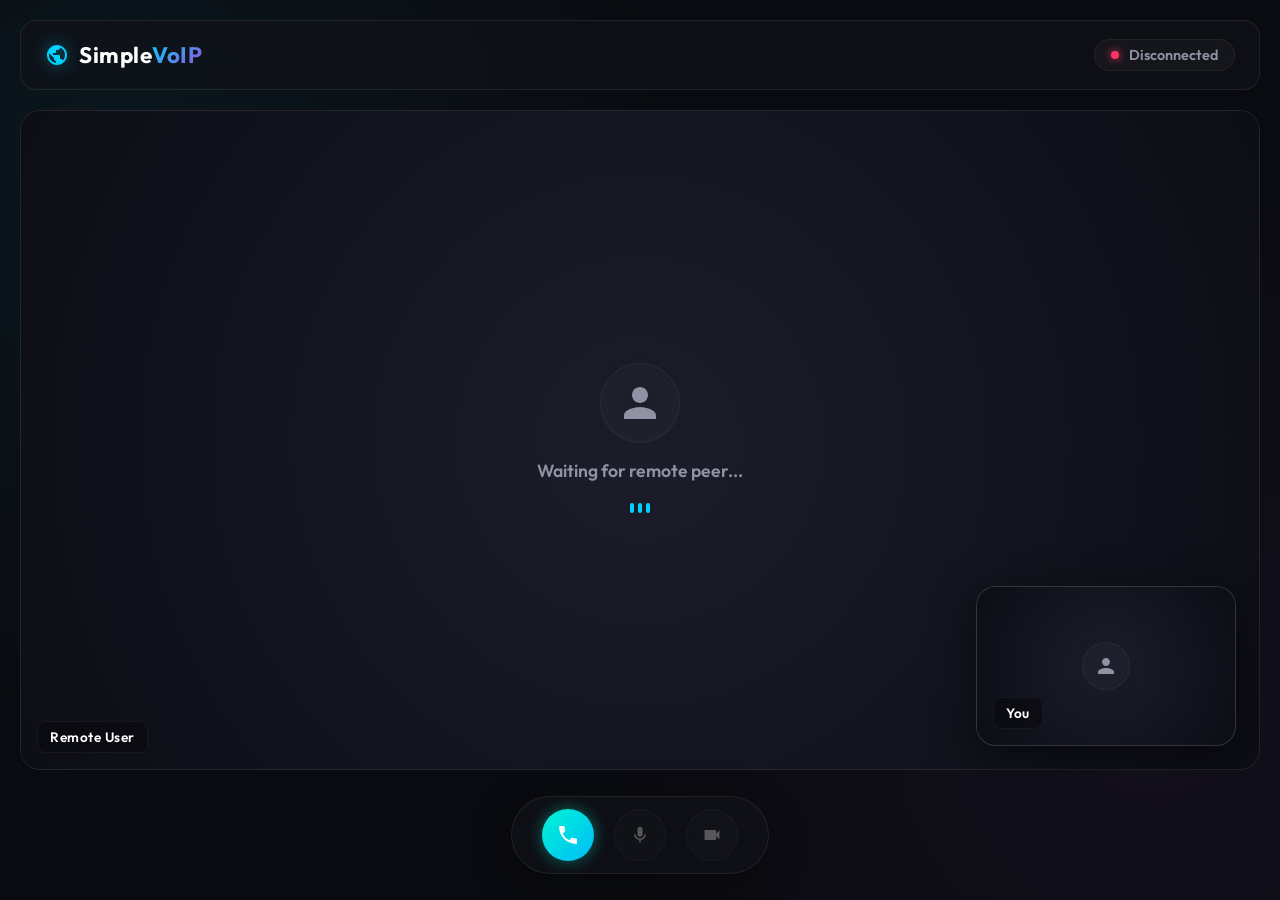
==== client/index.html @ f2c90847 "Initial commit: SimpleVoIP C++ server & WebRTC client" ====
<!DOCTYPE html>
<html lang="en">
<head>
    <meta charset="UTF-8">
    <meta name="viewport" content="width=device-width, initial-scale=1.0">
    <title>SimpleVoIP - WebRTC Video Room</title>
    <link rel="stylesheet" href="style.css">
    <link rel="preconnect" href="https://fonts.googleapis.com">
    <link rel="preconnect" href="https://fonts.gstatic.com" crossorigin>
    <link href="https://fonts.googleapis.com/css2?family=Outfit:wght@300;400;600;700&display=swap" rel="stylesheet">
</head>
<body>
    <div class="app-container">
        <!-- Header -->
        <header class="app-header">
            <div class="logo">
                <svg class="logo-icon" viewBox="0 0 24 24" width="24" height="24">
                    <path fill="currentColor" d="M12 2C6.48 2 2 6.48 2 12s4.48 10 10 10 10-4.48 10-10S17.52 2 12 2zm-1 17.93c-3.95-.49-7-3.85-7-7.93 0-.62.08-1.21.21-1.79L9 15v1c0 1.1.9 2 2 2v1.93zm6.9-2.53c-.26-.81-1-1.4-1.9-1.4h-1v-3c0-.55-.45-1-1-1h-6v-2h2c.55 0 1-.45 1-1V7h2c1.1 0 2-.9 2-2v-.41c2.93 1.19 5 4.06 5 7.41 0 2.08-.8 3.97-2.1 5.39z"/>
                </svg>
                <span class="logo-text">Simple<span class="highlight">VoIP</span></span>
            </div>
            
            <div class="status-panel">
                <span class="status-dot disconnected" id="statusDot"></span>
                <span class="status-text" id="statusText">Disconnected</span>
            </div>
        </header>

        <!-- Main Video Workspace -->
        <main class="call-workspace">
            <div class="video-container">
                <!-- Remote Video (Main Frame) -->
                <div class="video-wrapper remote-wrapper" id="remoteVideoWrapper">
                    <video id="remoteVideo" autoplay playsinline></video>
                    <div class="video-placeholder" id="remotePlaceholder">
                        <div class="placeholder-icon">
                            <svg viewBox="0 0 24 24" width="48" height="48">
                                <path fill="currentColor" d="M12 12c2.21 0 4-1.79 4-4s-1.79-4-4-4-4 1.79-4 4 1.79 4 4 4zm0 2c-2.67 0-8 1.34-8 4v2h16v-2c0-2.66-5.33-4-8-4z"/>
                            </svg>
                        </div>
                        <p class="placeholder-text">Waiting for remote peer...</p>
                        <div class="loading-wave">
                            <span></span><span></span><span></span>
                        </div>
                    </div>
                    <span class="video-label">Remote User</span>
                </div>

                <!-- Local Video (PiP Window) -->
                <div class="video-wrapper local-wrapper" id="localVideoWrapper">
                    <video id="localVideo" autoplay playsinline muted></video>
                    <div class="video-placeholder" id="localPlaceholder">
                        <div class="placeholder-icon">
                            <svg viewBox="0 0 24 24" width="24" height="24">
                                <path fill="currentColor" d="M12 12c2.21 0 4-1.79 4-4s-1.79-4-4-4-4 1.79-4 4 1.79 4 4 4zm0 2c-2.67 0-8 1.34-8 4v2h16v-2c0-2.66-5.33-4-8-4z"/>
                            </svg>
                        </div>
                    </div>
                    <span class="video-label">You</span>
                </div>
            </div>
        </main>

        <!-- Controls Dashboard -->
        <footer class="call-controls">
            <div class="controls-panel">
                <!-- Join/Disconnect Call Button -->
                <button class="control-btn call-action-btn connect-btn" id="joinBtn" title="Connect to call">
                    <svg viewBox="0 0 24 24" width="24" height="24" class="btn-icon">
                        <path fill="currentColor" d="M20.01 15.38c-1.23 0-2.42-.2-3.53-.57a1.003 1.003 0 0 0-1.01.24l-2.2 2.2a15.045 15.045 0 0 1-6.59-6.59l2.2-2.2c.28-.28.36-.67.25-1.02C8.79 6.35 8.59 5.16 8.59 3.92c0-.55-.45-1-1-1H4.11c-.55 0-1 .45-1 1C3.11 13.04 10.96 20.89 20.01 20.89c.55 0 1-.45 1-1v-3.51c0-.55-.45-1-1-1z"/>
                    </svg>
                </button>

                <!-- Toggle Audio Button (Disabled initially) -->
                <button class="control-btn media-toggle-btn secondary-btn" id="muteAudio" title="Toggle Microphone" disabled>
                    <svg viewBox="0 0 24 24" width="20" height="20" class="btn-icon">
                        <path fill="currentColor" id="micPath" d="M12 14c1.66 0 3-1.34 3-3V5c0-1.66-1.34-3-3-3S9 3.34 9 5v6c0 1.66 1.34 3 3 3zm5.3-3c0 3-2.54 5.1-5.3 5.1S6.7 14 6.7 11H5c0 3.41 2.72 6.23 6 6.72V21h2v-3.28c3.28-.48 6-3.3 6-6.72h-1.7z"/>
                    </svg>
                </button>

                <!-- Toggle Video Button (Disabled initially) -->
                <button class="control-btn media-toggle-btn secondary-btn" id="muteVideo" title="Toggle Camera" disabled>
                    <svg viewBox="0 0 24 24" width="20" height="20" class="btn-icon">
                        <path fill="currentColor" id="cameraPath" d="M17 10.5V7c0-.55-.45-1-1-1H4c-.55 0-1 .45-1 1v10c0 .55.45 1 1 1h12c.55 0 1-.45 1-1v-3.5l4 4v-11l-4 4z"/>
                    </svg>
                </button>
            </div>
        </footer>
    </div>
    
    <script src="client.js"></script>
</body>
</html>
---- client/style.css ----
/* Core Variables */
:root {
    --bg-primary: #0a0b10;
    --bg-secondary: #12131a;
    --accent-blue: #00d2ff;
    --accent-purple: #9d4edd;
    --accent-green: #00f5d4;
    --accent-red: #ff3366;
    --text-primary: #ffffff;
    --text-secondary: #8e92a2;
    --glass-bg: rgba(18, 19, 26, 0.65);
    --glass-border: rgba(255, 255, 255, 0.08);
    --shadow-glow: 0 8px 32px 0 rgba(0, 210, 255, 0.15);
}

/* Global Reset */
* {
    box-sizing: border-box;
    margin: 0;
    padding: 0;
    font-family: 'Outfit', sans-serif;
    -webkit-font-smoothing: antialiased;
}

body {
    background-color: var(--bg-primary);
    background-image: 
        radial-gradient(circle at 10% 20%, rgba(0, 210, 255, 0.06) 0%, transparent 40%),
        radial-gradient(circle at 90% 80%, rgba(157, 78, 221, 0.06) 0%, transparent 40%);
    color: var(--text-primary);
    height: 100vh;
    overflow: hidden;
    display: flex;
    justify-content: center;
    align-items: center;
}

/* Container Structure */
.app-container {
    width: 100vw;
    height: 100vh;
    display: flex;
    flex-direction: column;
    position: relative;
    padding: 20px;
}

/* Header Styling */
.app-header {
    height: 70px;
    display: flex;
    justify-content: space-between;
    align-items: center;
    background: var(--glass-bg);
    backdrop-filter: blur(12px);
    -webkit-backdrop-filter: blur(12px);
    border: 1px solid var(--glass-border);
    border-radius: 16px;
    padding: 0 24px;
    margin-bottom: 20px;
    z-index: 10;
}

.logo {
    display: flex;
    align-items: center;
    gap: 10px;
    color: var(--text-primary);
}

.logo-icon {
    color: var(--accent-blue);
    filter: drop-shadow(0 0 8px rgba(0, 210, 255, 0.5));
    animation: rotateLogo 8s linear infinite;
}

.logo-text {
    font-size: 1.4rem;
    font-weight: 700;
    letter-spacing: 0.5px;
}

.logo-text .highlight {
    background: linear-gradient(135deg, var(--accent-blue) 0%, var(--accent-purple) 100%);
    -webkit-background-clip: text;
    -webkit-text-fill-color: transparent;
}

/* Status Panel */
.status-panel {
    display: flex;
    align-items: center;
    gap: 10px;
    background: rgba(255, 255, 255, 0.03);
    padding: 6px 16px;
    border-radius: 20px;
    border: 1px solid rgba(255, 255, 255, 0.05);
}

.status-dot {
    width: 8px;
    height: 8px;
    border-radius: 50%;
    transition: all 0.3s ease;
}

.status-dot.disconnected {
    background-color: var(--accent-red);
    box-shadow: 0 0 8px var(--accent-red);
}

.status-dot.connecting {
    background-color: #ffd166;
    box-shadow: 0 0 8px #ffd166;
    animation: pulseGlow 1.5s infinite;
}

.status-dot.success {
    background-color: var(--accent-green);
    box-shadow: 0 0 8px var(--accent-green);
}

.status-text {
    font-size: 0.9rem;
    font-weight: 600;
    color: var(--text-secondary);
}

/* Call Workspace Grid */
.call-workspace {
    flex: 1;
    display: flex;
    position: relative;
    border-radius: 20px;
    overflow: hidden;
    margin-bottom: 20px;
}

.video-container {
    position: relative;
    width: 100%;
    height: 100%;
    display: flex;
    gap: 20px;
}

/* Video Wrapper */
.video-wrapper {
    position: relative;
    background: var(--bg-secondary);
    border-radius: 20px;
    border: 1px solid var(--glass-border);
    overflow: hidden;
    box-shadow: var(--shadow-glow);
    display: flex;
    justify-content: center;
    align-items: center;
    transition: all 0.5s cubic-bezier(0.16, 1, 0.3, 1);
}

.video-wrapper video {
    width: 100%;
    height: 100%;
    object-fit: cover;
    border-radius: 19px;
    opacity: 0;
    transition: opacity 0.5s ease;
}

.video-wrapper video.active {
    opacity: 1;
}

/* Remote Video Wrapper (Takes full space) */
.remote-wrapper {
    flex: 1;
    height: 100%;
}

/* Floating Local Video Wrapper (PiP) */
.local-wrapper {
    position: absolute;
    bottom: 24px;
    right: 24px;
    width: 260px;
    height: 160px;
    z-index: 5;
    background: rgba(18, 19, 26, 0.9);
    border: 1px solid rgba(255, 255, 255, 0.15);
    box-shadow: 0 10px 40px rgba(0, 0, 0, 0.5);
    animation: fadeInLocal 0.8s ease;
}

/* Video Labels */
.video-label {
    position: absolute;
    bottom: 16px;
    left: 16px;
    background: rgba(10, 11, 16, 0.7);
    backdrop-filter: blur(8px);
    -webkit-backdrop-filter: blur(8px);
    padding: 6px 12px;
    border-radius: 8px;
    font-size: 0.85rem;
    font-weight: 600;
    letter-spacing: 0.5px;
    border: 1px solid rgba(255, 255, 255, 0.05);
    pointer-events: none;
    z-index: 3;
}

/* Video Placeholders */
.video-placeholder {
    position: absolute;
    top: 0;
    left: 0;
    width: 100%;
    height: 100%;
    display: flex;
    flex-direction: column;
    justify-content: center;
    align-items: center;
    gap: 16px;
    background: radial-gradient(circle at center, #1b1d2a, #0c0d15);
    z-index: 2;
    transition: opacity 0.5s ease;
}

.video-placeholder.hidden {
    opacity: 0;
    pointer-events: none;
}

.placeholder-icon {
    width: 80px;
    height: 80px;
    border-radius: 50%;
    background: rgba(255, 255, 255, 0.02);
    border: 1px solid rgba(255, 255, 255, 0.05);
    display: flex;
    justify-content: center;
    align-items: center;
    color: var(--text-secondary);
    filter: drop-shadow(0 0 12px rgba(0, 0, 0, 0.3));
}

.local-wrapper .placeholder-icon {
    width: 48px;
    height: 48px;
}

.placeholder-text {
    font-size: 1.1rem;
    font-weight: 600;
    color: var(--text-secondary);
}

/* Controls Dashboard Footer */
.call-controls {
    height: 90px;
    display: flex;
    justify-content: center;
    align-items: center;
    z-index: 10;
}

.controls-panel {
    background: var(--glass-bg);
    backdrop-filter: blur(16px);
    -webkit-backdrop-filter: blur(16px);
    border: 1px solid var(--glass-border);
    border-radius: 50px;
    padding: 12px 30px;
    display: flex;
    align-items: center;
    gap: 20px;
    box-shadow: 0 10px 40px rgba(0, 0, 0, 0.3);
}

/* Buttons */
.control-btn {
    width: 52px;
    height: 52px;
    border-radius: 50%;
    border: none;
    outline: none;
    cursor: pointer;
    display: flex;
    justify-content: center;
    align-items: center;
    transition: all 0.3s cubic-bezier(0.175, 0.885, 0.32, 1.275);
    color: var(--text-primary);
}

/* Connect / Call Button */
.call-action-btn.connect-btn {
    background: linear-gradient(135deg, var(--accent-green) 0%, #00bbf9 100%);
    box-shadow: 0 0 15px rgba(0, 245, 212, 0.4);
}

.call-action-btn.connect-btn:hover {
    transform: scale(1.1);
    box-shadow: 0 0 25px rgba(0, 245, 212, 0.6);
}

.call-action-btn.disconnect-btn {
    background: linear-gradient(135deg, var(--accent-red) 0%, #d81159 100%);
    box-shadow: 0 0 15px rgba(255, 51, 102, 0.4);
    transform: rotate(135deg);
}

.call-action-btn.disconnect-btn:hover {
    transform: scale(1.1) rotate(135deg);
    box-shadow: 0 0 25px rgba(255, 51, 102, 0.6);
}

/* Mute / Secondary Buttons */
.secondary-btn {
    background: rgba(255, 255, 255, 0.05);
    border: 1px solid rgba(255, 255, 255, 0.1);
}

.secondary-btn:hover:not(:disabled) {
    background: rgba(255, 255, 255, 0.12);
    border: 1px solid rgba(255, 255, 255, 0.2);
    transform: translateY(-2px);
}

.secondary-btn:active:not(:disabled) {
    transform: translateY(0);
}

.secondary-btn.muted {
    background: var(--accent-red);
    border-color: var(--accent-red);
    box-shadow: 0 0 12px rgba(255, 51, 102, 0.4);
}

.secondary-btn:disabled {
    opacity: 0.3;
    cursor: not-allowed;
}

/* Animations */
@keyframes rotateLogo {
    from { transform: rotate(0deg); }
    to { transform: rotate(360deg); }
}

@keyframes pulseGlow {
    0% { transform: scale(1); opacity: 1; }
    50% { transform: scale(1.3); opacity: 0.6; }
    100% { transform: scale(1); opacity: 1; }
}

@keyframes fadeInLocal {
    from { transform: translateY(40px) scale(0.9); opacity: 0; }
    to { transform: translateY(0) scale(1); opacity: 1; }
}

/* Loading Wave */
.loading-wave {
    display: flex;
    align-items: center;
    gap: 4px;
    height: 20px;
}

.loading-wave span {
    width: 4px;
    height: 10px;
    background-color: var(--accent-blue);
    border-radius: 4px;
    animation: wave 1.2s ease-in-out infinite;
}

.loading-wave span:nth-child(2) {
    animation-delay: 0.2s;
}

.loading-wave span:nth-child(3) {
    animation-delay: 0.4s;
}

@keyframes wave {
    0%, 100% { transform: scaleY(1); }
    50% { transform: scaleY(2.5); }
}

/* Responsive UI Adjustments */
@media(max-width: 768px) {
    .app-container {
        padding: 10px;
    }
    
    .app-header {
        height: 60px;
        padding: 0 16px;
        margin-bottom: 12px;
    }
    
    .logo-text {
        font-size: 1.1rem;
    }
    
    .local-wrapper {
        width: 140px;
        height: 90px;
        bottom: 12px;
        right: 12px;
        border-radius: 12px;
    }
    
    .local-wrapper video {
        border-radius: 11px;
    }
    
    .video-label {
        bottom: 8px;
        left: 8px;
        font-size: 0.75rem;
        padding: 4px 8px;
    }
    
    .controls-panel {
        padding: 10px 20px;
        gap: 15px;
    }
    
    .control-btn {
        width: 46px;
        height: 46px;
    }
}
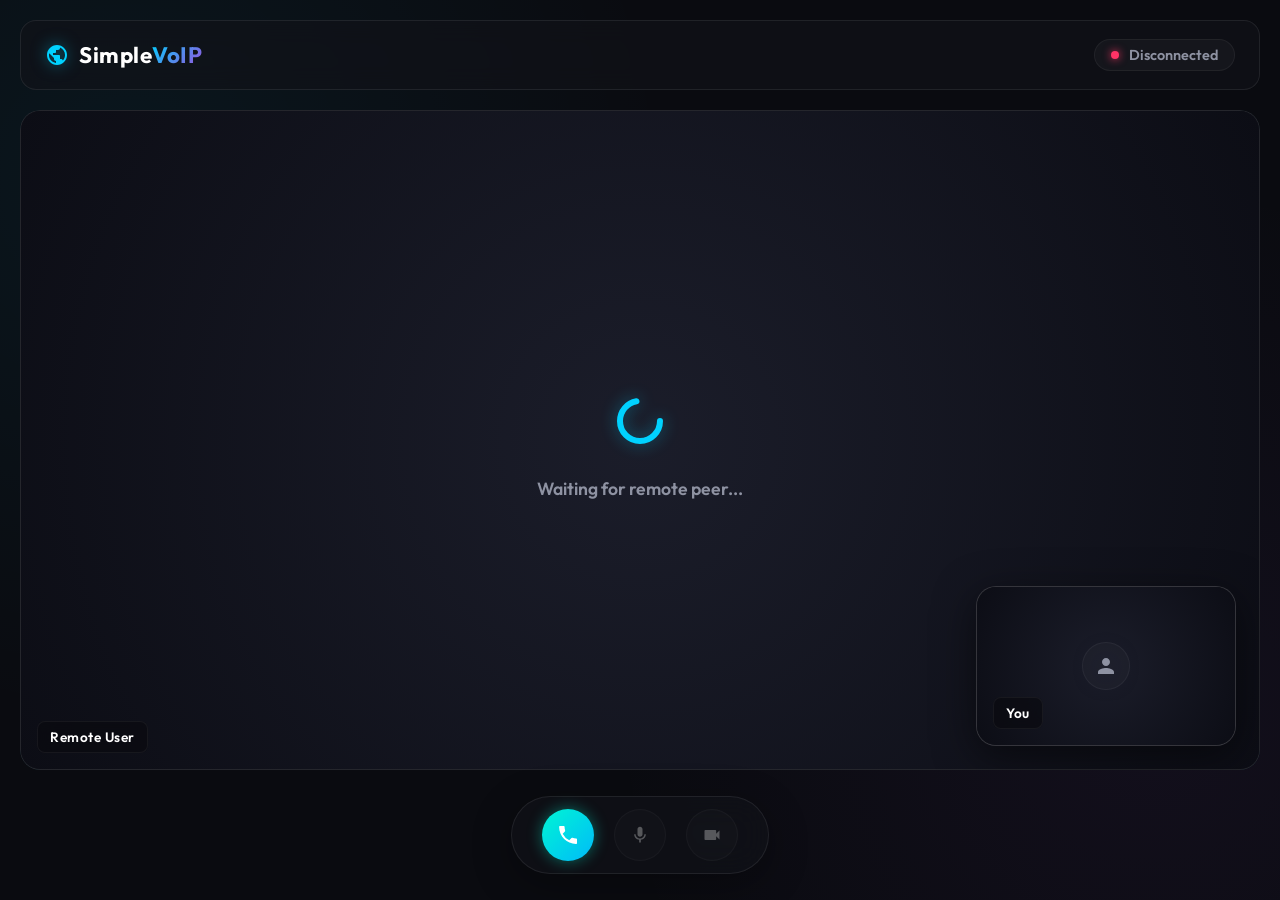
==== commit e920f8c3: "Improve mobile design, fix mute button hover, and enhance placeholder logic" ====
--- a/client/index.html
+++ b/client/index.html
@@ -33,15 +33,19 @@
                 <div class="video-wrapper remote-wrapper" id="remoteVideoWrapper">
                     <video id="remoteVideo" autoplay playsinline></video>
                     <div class="video-placeholder" id="remotePlaceholder">
-                        <div class="placeholder-icon">
+                        <!-- Spinning loader icon (Waiting state) -->
+                        <div class="spinner-icon" id="remoteSpinner">
+                            <svg class="spinner-svg" viewBox="0 0 24 24" width="48" height="48">
+                                <circle class="spinner-path" cx="12" cy="12" r="10" fill="none" stroke="currentColor" stroke-width="3"></circle>
+                            </svg>
+                        </div>
+                        <!-- User icon (Connected without camera state) -->
+                        <div class="placeholder-icon" id="remoteUserIcon" style="display: none;">
                             <svg viewBox="0 0 24 24" width="48" height="48">
                                 <path fill="currentColor" d="M12 12c2.21 0 4-1.79 4-4s-1.79-4-4-4-4 1.79-4 4 1.79 4 4 4zm0 2c-2.67 0-8 1.34-8 4v2h16v-2c0-2.66-5.33-4-8-4z"/>
                             </svg>
                         </div>
-                        <p class="placeholder-text">Waiting for remote peer...</p>
-                        <div class="loading-wave">
-                            <span></span><span></span><span></span>
-                        </div>
+                        <p class="placeholder-text" id="remotePlaceholderText">Waiting for remote peer...</p>
                     </div>
                     <span class="video-label">Remote User</span>
                 </div>
--- a/client/style.css
+++ b/client/style.css
@@ -161,11 +161,16 @@
 .video-wrapper video {
     width: 100%;
     height: 100%;
-    object-fit: cover;
+    object-fit: contain;
     border-radius: 19px;
     opacity: 0;
     transition: opacity 0.5s ease;
 }
+
+.local-wrapper video {
+    object-fit: cover;
+}
+
 
 .video-wrapper video.active {
     opacity: 1;
@@ -320,7 +325,7 @@
     border: 1px solid rgba(255, 255, 255, 0.1);
 }
 
-.secondary-btn:hover:not(:disabled) {
+.secondary-btn:hover:not(:disabled):not(.muted) {
     background: rgba(255, 255, 255, 0.12);
     border: 1px solid rgba(255, 255, 255, 0.2);
     transform: translateY(-2px);
@@ -336,16 +341,29 @@
     box-shadow: 0 0 12px rgba(255, 51, 102, 0.4);
 }
 
+.secondary-btn.muted:hover:not(:disabled) {
+    background: #ff4d7d;
+    border-color: #ff4d7d;
+    box-shadow: 0 0 18px rgba(255, 51, 102, 0.6);
+    transform: translateY(-2px);
+}
+
+
 .secondary-btn:disabled {
     opacity: 0.3;
     cursor: not-allowed;
 }
 
-/* Animations */
 @keyframes rotateLogo {
     from { transform: rotate(0deg); }
     to { transform: rotate(360deg); }
 }
+
+@keyframes spin {
+    from { transform: rotate(0deg); }
+    to { transform: rotate(360deg); }
+}
+
 
 @keyframes pulseGlow {
     0% { transform: scale(1); opacity: 1; }
@@ -365,6 +383,28 @@
     gap: 4px;
     height: 20px;
 }
+
+/* Spinner Icon */
+.spinner-icon {
+    width: 80px;
+    height: 80px;
+    display: flex;
+    justify-content: center;
+    align-items: center;
+    color: var(--accent-blue);
+    filter: drop-shadow(0 0 8px rgba(0, 210, 255, 0.4));
+}
+
+.spinner-svg {
+    animation: spin 1s linear infinite;
+}
+
+.spinner-path {
+    stroke-linecap: round;
+    stroke-dasharray: 60;
+    stroke-dashoffset: 15;
+}
+
 
 .loading-wave span {
     width: 4px;
@@ -387,48 +427,141 @@
     50% { transform: scaleY(2.5); }
 }
 
-/* Responsive UI Adjustments */
+/* Responsive UI Adjustments - Immersive Mobile Design */
 @media(max-width: 768px) {
     .app-container {
-        padding: 10px;
-    }
-    
+        padding: 0;
+        overflow: hidden;
+    }
+    
+    /* Immersive floating header */
     .app-header {
-        height: 60px;
-        padding: 0 16px;
-        margin-bottom: 12px;
+        position: absolute;
+        top: calc(12px + env(safe-area-inset-top, 0px));
+        left: 12px;
+        right: 12px;
+        height: 56px;
+        margin-bottom: 0;
+        background: rgba(10, 11, 16, 0.45);
+        backdrop-filter: blur(20px);
+        -webkit-backdrop-filter: blur(20px);
+        border: 1px solid rgba(255, 255, 255, 0.08);
+        border-radius: 28px;
+        padding: 0 18px;
+        z-index: 10;
+        box-shadow: 0 8px 32px rgba(0, 0, 0, 0.3);
+    }
+    
+    .logo-icon {
+        width: 20px;
+        height: 20px;
     }
     
     .logo-text {
         font-size: 1.1rem;
     }
     
+    /* Full-screen workspace */
+    .call-workspace {
+        height: 100vh;
+        width: 100vw;
+        margin-bottom: 0;
+        border-radius: 0;
+    }
+    
+    .video-container {
+        gap: 0;
+    }
+    
+    /* Edge-to-edge remote video */
+    .remote-wrapper {
+        border-radius: 0;
+        border: none;
+        box-shadow: none;
+    }
+    
+    /* Vertical PiP box tailored for mobile portrait cameras */
+    .local-wrapper {
+        width: 100px;
+        height: 150px;
+        bottom: calc(105px + env(safe-area-inset-bottom, 0px));
+        right: 12px;
+        border-radius: 16px;
+        border: 1.5px solid rgba(255, 255, 255, 0.2);
+        box-shadow: 0 8px 24px rgba(0, 0, 0, 0.45);
+        background: rgba(10, 11, 16, 0.85);
+        z-index: 5;
+    }
+    
+    .local-wrapper video {
+        border-radius: 14px;
+    }
+    
+    .video-placeholder {
+        background: radial-gradient(circle at center, #13141f, #07080e);
+    }
+    
+    .placeholder-text {
+        font-size: 0.95rem;
+        text-align: center;
+        padding: 0 20px;
+        color: var(--text-secondary);
+    }
+    
+    .video-label {
+        bottom: 6px;
+        left: 6px;
+        font-size: 0.7rem;
+        padding: 3px 6px;
+        border-radius: 6px;
+    }
+    
+    /* Immersive floating controls */
+    .call-controls {
+        position: absolute;
+        bottom: calc(20px + env(safe-area-inset-bottom, 0px));
+        left: 0;
+        width: 100%;
+        height: auto;
+        padding: 0;
+        background: transparent;
+        z-index: 10;
+        display: flex;
+        justify-content: center;
+    }
+    
+    .controls-panel {
+        background: rgba(10, 11, 16, 0.5);
+        backdrop-filter: blur(20px);
+        -webkit-backdrop-filter: blur(20px);
+        border: 1px solid rgba(255, 255, 255, 0.08);
+        border-radius: 35px;
+        padding: 8px 20px;
+        gap: 16px;
+        box-shadow: 0 10px 40px rgba(0, 0, 0, 0.4);
+    }
+    
+    .control-btn {
+        width: 48px;
+        height: 48px;
+    }
+}
+
+/* Landscape adjustments for mobile devices */
+@media(max-width: 768px) and (orientation: landscape) {
     .local-wrapper {
         width: 140px;
         height: 90px;
-        bottom: 12px;
-        right: 12px;
-        border-radius: 12px;
-    }
-    
-    .local-wrapper video {
-        border-radius: 11px;
-    }
-    
-    .video-label {
-        bottom: 8px;
-        left: 8px;
-        font-size: 0.75rem;
-        padding: 4px 8px;
-    }
-    
-    .controls-panel {
-        padding: 10px 20px;
-        gap: 15px;
-    }
-    
-    .control-btn {
-        width: 46px;
+        bottom: calc(80px + env(safe-area-inset-bottom, 0px));
+    }
+    
+    .app-header {
         height: 46px;
-    }
-}
+        top: calc(8px + env(safe-area-inset-top, 0px));
+    }
+    
+    .call-controls {
+        bottom: calc(10px + env(safe-area-inset-bottom, 0px));
+    }
+}
+
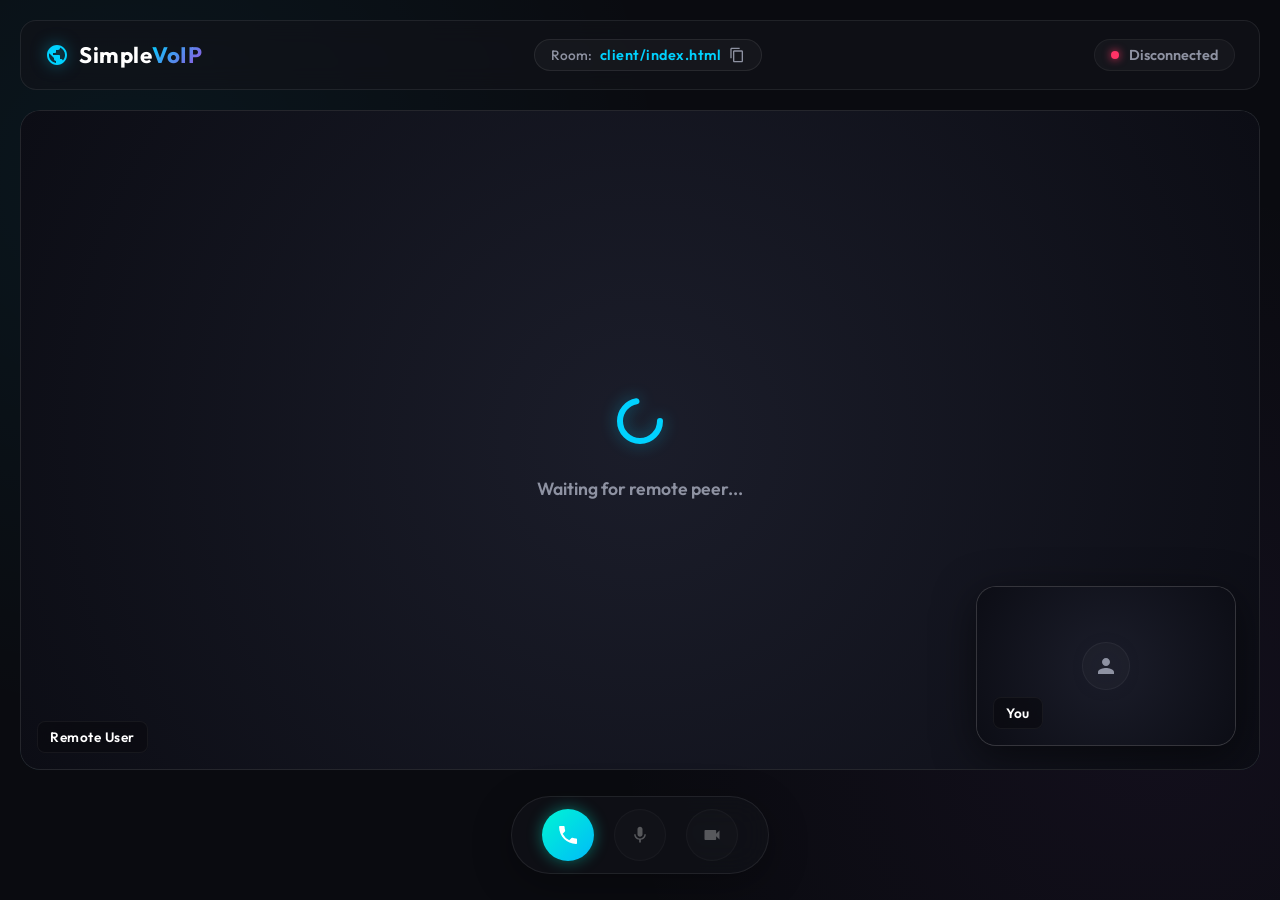
==== commit cdf11b36: "Implement logo redirect, copyable room badge, URL parsing, and default camera off behavior" ====
--- a/client/index.html
+++ b/client/index.html
@@ -13,11 +13,21 @@
     <div class="app-container">
         <!-- Header -->
         <header class="app-header">
-            <div class="logo">
-                <svg class="logo-icon" viewBox="0 0 24 24" width="24" height="24">
-                    <path fill="currentColor" d="M12 2C6.48 2 2 6.48 2 12s4.48 10 10 10 10-4.48 10-10S17.52 2 12 2zm-1 17.93c-3.95-.49-7-3.85-7-7.93 0-.62.08-1.21.21-1.79L9 15v1c0 1.1.9 2 2 2v1.93zm6.9-2.53c-.26-.81-1-1.4-1.9-1.4h-1v-3c0-.55-.45-1-1-1h-6v-2h2c.55 0 1-.45 1-1V7h2c1.1 0 2-.9 2-2v-.41c2.93 1.19 5 4.06 5 7.41 0 2.08-.8 3.97-2.1 5.39z"/>
+            <a href="/" class="logo-link">
+                <div class="logo">
+                    <svg class="logo-icon" viewBox="0 0 24 24" width="24" height="24">
+                        <path fill="currentColor" d="M12 2C6.48 2 2 6.48 2 12s4.48 10 10 10 10-4.48 10-10S17.52 2 12 2zm-1 17.93c-3.95-.49-7-3.85-7-7.93 0-.62.08-1.21.21-1.79L9 15v1c0 1.1.9 2 2 2v1.93zm6.9-2.53c-.26-.81-1-1.4-1.9-1.4h-1v-3c0-.55-.45-1-1-1h-6v-2h2c.55 0 1-.45 1-1V7h2c1.1 0 2-.9 2-2v-.41c2.93 1.19 5 4.06 5 7.41 0 2.08-.8 3.97-2.1 5.39z"/>
+                    </svg>
+                    <span class="logo-text">Simple<span class="highlight">VoIP</span></span>
+                </div>
+            </a>
+            
+            <div class="room-badge" id="roomBadge" title="Click to copy Room Link">
+                <span class="room-label">Room:</span>
+                <span class="room-id" id="roomText">---</span>
+                <svg class="copy-icon" viewBox="0 0 24 24" width="16" height="16">
+                    <path fill="currentColor" d="M16 1H4c-1.1 0-2 .9-2 2v14h2V3h12V1zm3 4H8c-1.1 0-2 .9-2 2v14c0 1.1.9 2 2 2h11c1.1 0 2-.9 2-2V7c0-1.1-.9-2-2-2zm0 16H8V7h11v14z"/>
                 </svg>
-                <span class="logo-text">Simple<span class="highlight">VoIP</span></span>
             </div>
             
             <div class="status-panel">
--- a/client/style.css
+++ b/client/style.css
@@ -61,6 +61,12 @@
     z-index: 10;
 }
 
+.logo-link {
+    text-decoration: none;
+    color: inherit;
+    cursor: pointer;
+}
+
 .logo {
     display: flex;
     align-items: center;
@@ -95,6 +101,88 @@
     padding: 6px 16px;
     border-radius: 20px;
     border: 1px solid rgba(255, 255, 255, 0.05);
+}
+
+/* Room Badge */
+.room-badge {
+    display: flex;
+    align-items: center;
+    gap: 8px;
+    background: rgba(255, 255, 255, 0.03);
+    border: 1px solid var(--glass-border);
+    padding: 6px 16px;
+    border-radius: 20px;
+    cursor: pointer;
+    transition: all 0.3s cubic-bezier(0.175, 0.885, 0.32, 1.275);
+    user-select: none;
+    position: relative;
+}
+
+.room-badge:hover {
+    background: rgba(0, 210, 255, 0.08);
+    border-color: rgba(0, 210, 255, 0.3);
+    box-shadow: 0 0 15px rgba(0, 210, 255, 0.15);
+    transform: translateY(-1px);
+}
+
+.room-badge:active {
+    transform: translateY(1px);
+}
+
+.room-label {
+    font-size: 0.85rem;
+    color: var(--text-secondary);
+    font-weight: 500;
+}
+
+.room-id {
+    font-size: 0.9rem;
+    font-weight: 600;
+    color: var(--accent-blue);
+    letter-spacing: 0.5px;
+}
+
+.copy-icon {
+    color: var(--text-secondary);
+    transition: color 0.3s ease;
+}
+
+.room-badge:hover .copy-icon {
+    color: var(--accent-blue);
+}
+
+/* Tooltip for copy notification */
+.room-badge::after {
+    content: 'Copy Room Link';
+    position: absolute;
+    bottom: -35px;
+    left: 50%;
+    transform: translateX(-50%) translateY(10px);
+    background: rgba(10, 11, 16, 0.9);
+    border: 1px solid var(--glass-border);
+    color: var(--text-primary);
+    padding: 4px 10px;
+    border-radius: 6px;
+    font-size: 0.75rem;
+    white-space: nowrap;
+    opacity: 0;
+    pointer-events: none;
+    transition: all 0.2s ease;
+    z-index: 100;
+}
+
+.room-badge:hover::after {
+    opacity: 1;
+    transform: translateX(-50%) translateY(0);
+}
+
+/* When successfully copied */
+.room-badge.copied::after {
+    content: 'Copied!';
+    background: var(--accent-green);
+    border-color: var(--accent-green);
+    color: #000000;
+    font-weight: 600;
 }
 
 .status-dot {
@@ -461,6 +549,19 @@
         font-size: 1.1rem;
     }
     
+    .room-badge {
+        padding: 4px 10px;
+        gap: 4px;
+    }
+    
+    .room-label {
+        display: none;
+    }
+    
+    .room-id {
+        font-size: 0.8rem;
+    }
+    
     /* Full-screen workspace */
     .call-workspace {
         height: 100vh;
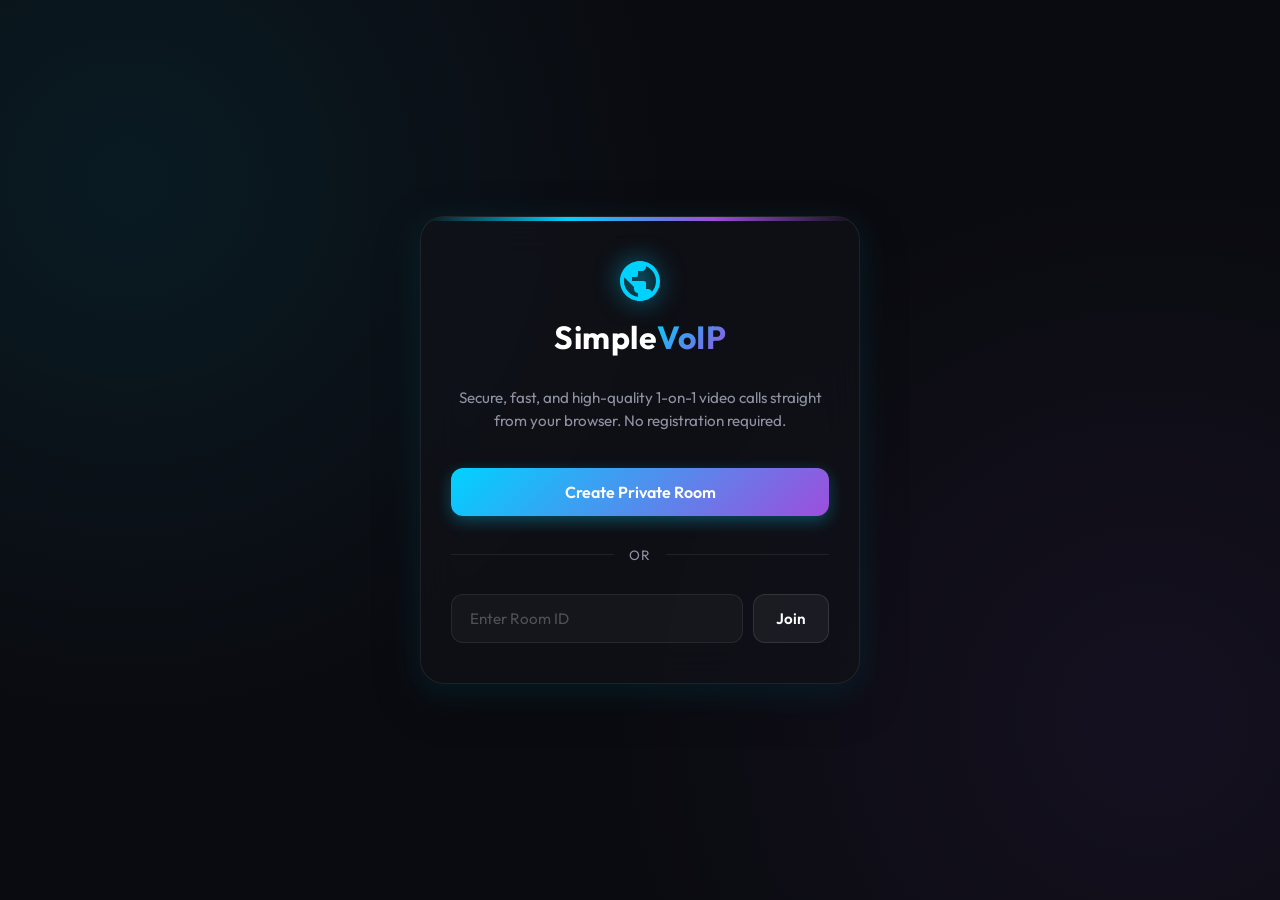
==== commit 33b4ab24: "Fix mobile controls layout and rename HTML files for cleaner routing" ====
--- a/client/index.html
+++ b/client/index.html
@@ -3,105 +3,320 @@
 <head>
     <meta charset="UTF-8">
     <meta name="viewport" content="width=device-width, initial-scale=1.0">
-    <title>SimpleVoIP - WebRTC Video Room</title>
-    <link rel="stylesheet" href="style.css">
+    <title>SimpleVoIP - Private Video Calling Rooms</title>
     <link rel="preconnect" href="https://fonts.googleapis.com">
     <link rel="preconnect" href="https://fonts.gstatic.com" crossorigin>
     <link href="https://fonts.googleapis.com/css2?family=Outfit:wght@300;400;600;700&display=swap" rel="stylesheet">
+    <style>
+        /* Core Variables */
+        :root {
+            --bg-primary: #0a0b10;
+            --bg-secondary: #12131a;
+            --accent-blue: #00d2ff;
+            --accent-purple: #9d4edd;
+            --accent-green: #00f5d4;
+            --accent-red: #ff3366;
+            --text-primary: #ffffff;
+            --text-secondary: #8e92a2;
+            --glass-bg: rgba(18, 19, 26, 0.65);
+            --glass-border: rgba(255, 255, 255, 0.08);
+            --shadow-glow: 0 8px 32px 0 rgba(0, 210, 255, 0.15);
+        }
+
+        /* Global Reset */
+        * {
+            box-sizing: border-box;
+            margin: 0;
+            padding: 0;
+            font-family: 'Outfit', sans-serif;
+            -webkit-font-smoothing: antialiased;
+        }
+
+        body {
+            background-color: var(--bg-primary);
+            background-image: 
+                radial-gradient(circle at 10% 20%, rgba(0, 210, 255, 0.08) 0%, transparent 40%),
+                radial-gradient(circle at 90% 80%, rgba(157, 78, 221, 0.08) 0%, transparent 40%);
+            color: var(--text-primary);
+            height: 100vh;
+            height: 100dvh;
+            overflow: hidden;
+            display: flex;
+            justify-content: center;
+            align-items: center;
+            padding: 20px;
+        }
+
+        /* Home Card Styling */
+        .home-card {
+            width: 100%;
+            max-width: 440px;
+            background: var(--glass-bg);
+            backdrop-filter: blur(20px);
+            -webkit-backdrop-filter: blur(20px);
+            border: 1px solid var(--glass-border);
+            border-radius: 24px;
+            padding: 40px 30px;
+            box-shadow: 0 15px 45px rgba(0, 0, 0, 0.4), var(--shadow-glow);
+            text-align: center;
+            animation: cardEntrance 0.8s cubic-bezier(0.16, 1, 0.3, 1);
+            position: relative;
+            overflow: hidden;
+        }
+
+        /* Rotating glowing border effect */
+        .home-card::before {
+            content: '';
+            position: absolute;
+            top: 0;
+            left: 0;
+            width: 100%;
+            height: 4px;
+            background: linear-gradient(90deg, transparent, var(--accent-blue), var(--accent-purple), transparent);
+            animation: borderFlow 3s linear infinite;
+        }
+
+        /* Logo Area */
+        .logo-container {
+            display: flex;
+            flex-direction: column;
+            align-items: center;
+            gap: 12px;
+            margin-bottom: 30px;
+        }
+
+        .logo-icon {
+            color: var(--accent-blue);
+            filter: drop-shadow(0 0 12px rgba(0, 210, 255, 0.6));
+            animation: rotateLogo 12s linear infinite;
+        }
+
+        .logo-text {
+            font-size: 2rem;
+            font-weight: 700;
+            letter-spacing: 0.5px;
+        }
+
+        .logo-text .highlight {
+            background: linear-gradient(135deg, var(--accent-blue) 0%, var(--accent-purple) 100%);
+            -webkit-background-clip: text;
+            -webkit-text-fill-color: transparent;
+        }
+
+        .subtitle {
+            font-size: 0.95rem;
+            color: var(--text-secondary);
+            margin-bottom: 35px;
+            line-height: 1.5;
+        }
+
+        /* Action Buttons & Inputs */
+        .action-group {
+            display: flex;
+            flex-direction: column;
+            gap: 20px;
+        }
+
+        .primary-btn {
+            background: linear-gradient(135deg, var(--accent-blue) 0%, var(--accent-purple) 100%);
+            color: #ffffff;
+            border: none;
+            padding: 14px 28px;
+            font-size: 1rem;
+            font-weight: 600;
+            border-radius: 12px;
+            cursor: pointer;
+            transition: all 0.3s cubic-bezier(0.175, 0.885, 0.32, 1.275);
+            box-shadow: 0 5px 15px rgba(0, 210, 255, 0.3);
+            width: 100%;
+        }
+
+        .primary-btn:hover {
+            transform: translateY(-2px);
+            box-shadow: 0 8px 25px rgba(0, 210, 255, 0.5);
+            filter: brightness(1.1);
+        }
+
+        .primary-btn:active {
+            transform: translateY(0);
+        }
+
+        /* Divider */
+        .divider {
+            display: flex;
+            align-items: center;
+            text-align: center;
+            color: var(--text-secondary);
+            font-size: 0.85rem;
+            text-transform: uppercase;
+            letter-spacing: 1px;
+            margin: 10px 0;
+        }
+
+        .divider::before, .divider::after {
+            content: '';
+            flex: 1;
+            border-bottom: 1px solid rgba(255, 255, 255, 0.08);
+        }
+
+        .divider:not(:empty)::before {
+            margin-right: 15px;
+        }
+
+        .divider:not(:empty)::after {
+            margin-left: 15px;
+        }
+
+        /* Join Form */
+        .join-form {
+            display: flex;
+            gap: 10px;
+        }
+
+        .text-input {
+            flex: 1;
+            background: rgba(255, 255, 255, 0.03);
+            border: 1px solid var(--glass-border);
+            border-radius: 12px;
+            padding: 14px 18px;
+            color: #ffffff;
+            font-size: 0.95rem;
+            outline: none;
+            transition: all 0.3s ease;
+        }
+
+        .text-input:focus {
+            border-color: var(--accent-blue);
+            box-shadow: 0 0 10px rgba(0, 210, 255, 0.2);
+            background: rgba(255, 255, 255, 0.06);
+        }
+
+        .text-input::placeholder {
+            color: rgba(255, 255, 255, 0.25);
+        }
+
+        .secondary-btn {
+            background: rgba(255, 255, 255, 0.05);
+            border: 1px solid rgba(255, 255, 255, 0.1);
+            color: var(--text-primary);
+            padding: 14px 22px;
+            font-size: 0.95rem;
+            font-weight: 600;
+            border-radius: 12px;
+            cursor: pointer;
+            transition: all 0.3s ease;
+        }
+
+        .secondary-btn:hover {
+            background: rgba(255, 255, 255, 0.12);
+            border-color: rgba(255, 255, 255, 0.2);
+        }
+
+        /* Animations */
+        @keyframes rotateLogo {
+            from { transform: rotate(0deg); }
+            to { transform: rotate(360deg); }
+        }
+
+        @keyframes cardEntrance {
+            from { transform: translateY(30px); opacity: 0; }
+            to { transform: translateY(0); opacity: 1; }
+        }
+
+        @keyframes borderFlow {
+            0% { background-position: 0% 50%; }
+            100% { background-position: 400% 50%; }
+        }
+
+        /* Responsive */
+        @media (max-width: 480px) {
+            .home-card {
+                padding: 30px 20px;
+                border-radius: 20px;
+            }
+            .logo-text {
+                font-size: 1.7rem;
+            }
+            .join-form {
+                flex-direction: column;
+            }
+            .secondary-btn {
+                width: 100%;
+            }
+        }
+    </style>
 </head>
 <body>
-    <div class="app-container">
-        <!-- Header -->
-        <header class="app-header">
-            <a href="/" class="logo-link">
-                <div class="logo">
-                    <svg class="logo-icon" viewBox="0 0 24 24" width="24" height="24">
-                        <path fill="currentColor" d="M12 2C6.48 2 2 6.48 2 12s4.48 10 10 10 10-4.48 10-10S17.52 2 12 2zm-1 17.93c-3.95-.49-7-3.85-7-7.93 0-.62.08-1.21.21-1.79L9 15v1c0 1.1.9 2 2 2v1.93zm6.9-2.53c-.26-.81-1-1.4-1.9-1.4h-1v-3c0-.55-.45-1-1-1h-6v-2h2c.55 0 1-.45 1-1V7h2c1.1 0 2-.9 2-2v-.41c2.93 1.19 5 4.06 5 7.41 0 2.08-.8 3.97-2.1 5.39z"/>
-                    </svg>
-                    <span class="logo-text">Simple<span class="highlight">VoIP</span></span>
-                </div>
-            </a>
+    <div class="home-card">
+        <div class="logo-container">
+            <svg class="logo-icon" viewBox="0 0 24 24" width="48" height="48">
+                <path fill="currentColor" d="M12 2C6.48 2 2 6.48 2 12s4.48 10 10 10 10-4.48 10-10S17.52 2 12 2zm-1 17.93c-3.95-.49-7-3.85-7-7.93 0-.62.08-1.21.21-1.79L9 15v1c0 1.1.9 2 2 2v1.93zm6.9-2.53c-.26-.81-1-1.4-1.9-1.4h-1v-3c0-.55-.45-1-1-1h-6v-2h2c.55 0 1-.45 1-1V7h2c1.1 0 2-.9 2-2v-.41c2.93 1.19 5 4.06 5 7.41 0 2.08-.8 3.97-2.1 5.39z"/>
+            </svg>
+            <h1 class="logo-text">Simple<span class="highlight">VoIP</span></h1>
+        </div>
+
+        <p class="subtitle">Secure, fast, and high-quality 1-on-1 video calls straight from your browser. No registration required.</p>
+
+        <div class="action-group">
+            <!-- Create Room Action -->
+            <button class="primary-btn" id="createRoomBtn">Create Private Room</button>
+
+            <div class="divider">or</div>
+
+            <!-- Join Room Action -->
+            <form class="join-form" id="joinForm">
+                <input class="text-input" type="text" id="roomIdInput" placeholder="Enter Room ID" autocomplete="off" required>
+                <button class="secondary-btn" type="submit">Join</button>
+            </form>
+        </div>
+    </div>
+
+    <script>
+        // Generate random room ID (format: xxx-xxxx-xxx)
+        function generateRoomId() {
+            const chars = 'abcdefghijklmnopqrstuvwxyz0123456789';
+            const segment = (len) => Array.from({length: len}, () => chars[Math.floor(Math.random() * chars.length)]).join('');
+            return `${segment(3)}-${segment(4)}-${segment(3)}`;
+        }
+
+        // Event listener for creating a room
+        document.getElementById('createRoomBtn').addEventListener('click', () => {
+            const roomId = generateRoomId();
+            window.location.href = `/${roomId}`;
+        });
+
+        // Extract room ID from possible URL or plain text
+        function extractRoomId(input) {
+            input = input.trim();
+            if (!input) return '';
             
-            <div class="room-badge" id="roomBadge" title="Click to copy Room Link">
-                <span class="room-label">Room:</span>
-                <span class="room-id" id="roomText">---</span>
-                <svg class="copy-icon" viewBox="0 0 24 24" width="16" height="16">
-                    <path fill="currentColor" d="M16 1H4c-1.1 0-2 .9-2 2v14h2V3h12V1zm3 4H8c-1.1 0-2 .9-2 2v14c0 1.1.9 2 2 2h11c1.1 0 2-.9 2-2V7c0-1.1-.9-2-2-2zm0 16H8V7h11v14z"/>
-                </svg>
-            </div>
-            
-            <div class="status-panel">
-                <span class="status-dot disconnected" id="statusDot"></span>
-                <span class="status-text" id="statusText">Disconnected</span>
-            </div>
-        </header>
-
-        <!-- Main Video Workspace -->
-        <main class="call-workspace">
-            <div class="video-container">
-                <!-- Remote Video (Main Frame) -->
-                <div class="video-wrapper remote-wrapper" id="remoteVideoWrapper">
-                    <video id="remoteVideo" autoplay playsinline></video>
-                    <div class="video-placeholder" id="remotePlaceholder">
-                        <!-- Spinning loader icon (Waiting state) -->
-                        <div class="spinner-icon" id="remoteSpinner">
-                            <svg class="spinner-svg" viewBox="0 0 24 24" width="48" height="48">
-                                <circle class="spinner-path" cx="12" cy="12" r="10" fill="none" stroke="currentColor" stroke-width="3"></circle>
-                            </svg>
-                        </div>
-                        <!-- User icon (Connected without camera state) -->
-                        <div class="placeholder-icon" id="remoteUserIcon" style="display: none;">
-                            <svg viewBox="0 0 24 24" width="48" height="48">
-                                <path fill="currentColor" d="M12 12c2.21 0 4-1.79 4-4s-1.79-4-4-4-4 1.79-4 4 1.79 4 4 4zm0 2c-2.67 0-8 1.34-8 4v2h16v-2c0-2.66-5.33-4-8-4z"/>
-                            </svg>
-                        </div>
-                        <p class="placeholder-text" id="remotePlaceholderText">Waiting for remote peer...</p>
-                    </div>
-                    <span class="video-label">Remote User</span>
-                </div>
-
-                <!-- Local Video (PiP Window) -->
-                <div class="video-wrapper local-wrapper" id="localVideoWrapper">
-                    <video id="localVideo" autoplay playsinline muted></video>
-                    <div class="video-placeholder" id="localPlaceholder">
-                        <div class="placeholder-icon">
-                            <svg viewBox="0 0 24 24" width="24" height="24">
-                                <path fill="currentColor" d="M12 12c2.21 0 4-1.79 4-4s-1.79-4-4-4-4 1.79-4 4 1.79 4 4 4zm0 2c-2.67 0-8 1.34-8 4v2h16v-2c0-2.66-5.33-4-8-4z"/>
-                            </svg>
-                        </div>
-                    </div>
-                    <span class="video-label">You</span>
-                </div>
-            </div>
-        </main>
-
-        <!-- Controls Dashboard -->
-        <footer class="call-controls">
-            <div class="controls-panel">
-                <!-- Join/Disconnect Call Button -->
-                <button class="control-btn call-action-btn connect-btn" id="joinBtn" title="Connect to call">
-                    <svg viewBox="0 0 24 24" width="24" height="24" class="btn-icon">
-                        <path fill="currentColor" d="M20.01 15.38c-1.23 0-2.42-.2-3.53-.57a1.003 1.003 0 0 0-1.01.24l-2.2 2.2a15.045 15.045 0 0 1-6.59-6.59l2.2-2.2c.28-.28.36-.67.25-1.02C8.79 6.35 8.59 5.16 8.59 3.92c0-.55-.45-1-1-1H4.11c-.55 0-1 .45-1 1C3.11 13.04 10.96 20.89 20.01 20.89c.55 0 1-.45 1-1v-3.51c0-.55-.45-1-1-1z"/>
-                    </svg>
-                </button>
-
-                <!-- Toggle Audio Button (Disabled initially) -->
-                <button class="control-btn media-toggle-btn secondary-btn" id="muteAudio" title="Toggle Microphone" disabled>
-                    <svg viewBox="0 0 24 24" width="20" height="20" class="btn-icon">
-                        <path fill="currentColor" id="micPath" d="M12 14c1.66 0 3-1.34 3-3V5c0-1.66-1.34-3-3-3S9 3.34 9 5v6c0 1.66 1.34 3 3 3zm5.3-3c0 3-2.54 5.1-5.3 5.1S6.7 14 6.7 11H5c0 3.41 2.72 6.23 6 6.72V21h2v-3.28c3.28-.48 6-3.3 6-6.72h-1.7z"/>
-                    </svg>
-                </button>
-
-                <!-- Toggle Video Button (Disabled initially) -->
-                <button class="control-btn media-toggle-btn secondary-btn" id="muteVideo" title="Toggle Camera" disabled>
-                    <svg viewBox="0 0 24 24" width="20" height="20" class="btn-icon">
-                        <path fill="currentColor" id="cameraPath" d="M17 10.5V7c0-.55-.45-1-1-1H4c-.55 0-1 .45-1 1v10c0 .55.45 1 1 1h12c.55 0 1-.45 1-1v-3.5l4 4v-11l-4 4z"/>
-                    </svg>
-                </button>
-            </div>
-        </footer>
-    </div>
-    
-    <script src="client.js"></script>
+            try {
+                const url = new URL(input);
+                const path = url.pathname.replace(/^\/+|\/+$/g, '');
+                const segment = path.split('/')[0];
+                return segment ? segment.split('?')[0].split('#')[0] : '';
+            } catch (e) {
+                if (input.includes('/')) {
+                    const parts = input.split('/');
+                    for (let i = parts.length - 1; i >= 0; i--) {
+                        const segment = parts[i].split('?')[0].split('#')[0].trim();
+                        if (segment) return segment;
+                    }
+                }
+                return input.split('?')[0].split('#')[0].trim();
+            }
+        }
+
+        // Event listener for joining an existing room
+        document.getElementById('joinForm').addEventListener('submit', (e) => {
+            e.preventDefault();
+            const inputVal = document.getElementById('roomIdInput').value;
+            const roomId = extractRoomId(inputVal);
+            if (roomId) {
+                // Redirect user to the room URL
+                window.location.href = `/${roomId}`;
+            }
+        });
+    </script>
 </body>
 </html>
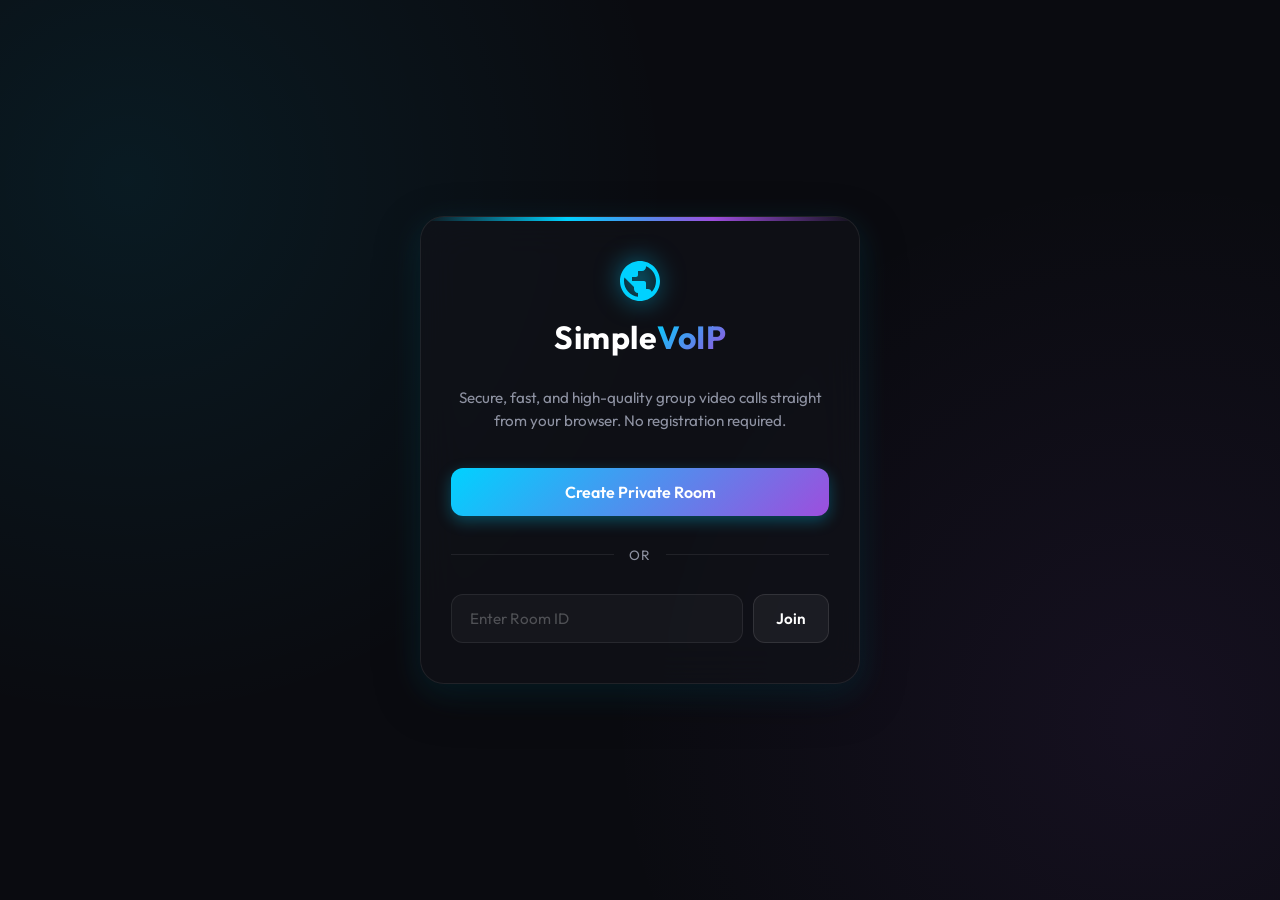
==== commit 02593705: "Add screen sharing functionality and update landing page call size description" ====
--- a/client/index.html
+++ b/client/index.html
@@ -255,7 +255,7 @@
             <h1 class="logo-text">Simple<span class="highlight">VoIP</span></h1>
         </div>
 
-        <p class="subtitle">Secure, fast, and high-quality 1-on-1 video calls straight from your browser. No registration required.</p>
+        <p class="subtitle">Secure, fast, and high-quality group video calls straight from your browser. No registration required.</p>
 
         <div class="action-group">
             <!-- Create Room Action -->
